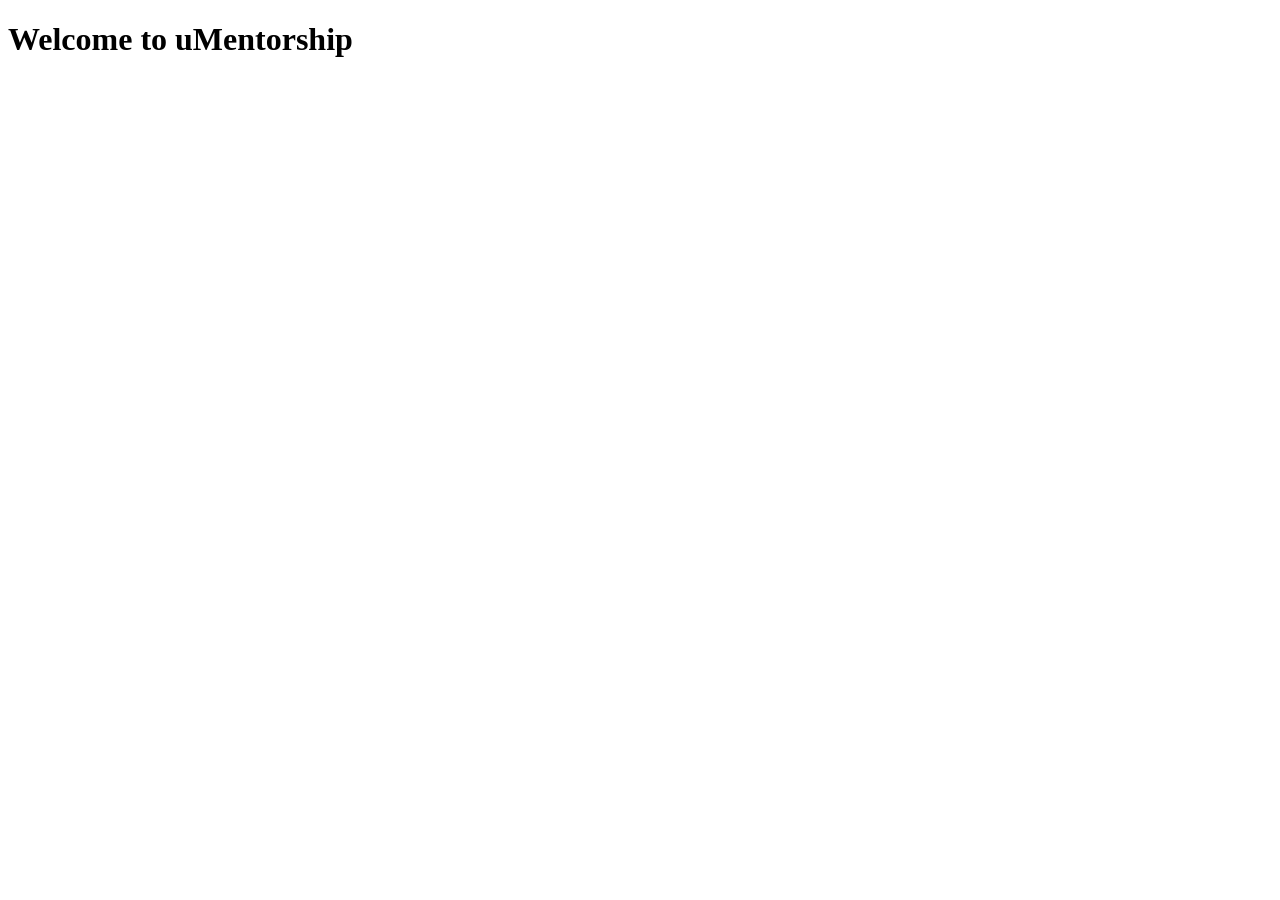
==== index.html @ 6b318071 "Add CSS and Javascript" ====
<!DOCTYPE html>
<html lang="en">
<head>
    <meta charset="UTF-8">
    <meta name="viewport" content="width=device-width, initial-scale=1.0">
    <title>uMentorship</title>
    
    <link rel="stylesheet" href="style.css" />
</head>
<body>
    <h1>Welcome to uMentorship</h1>

    <script src="script.js"></script>
</body>
</html>
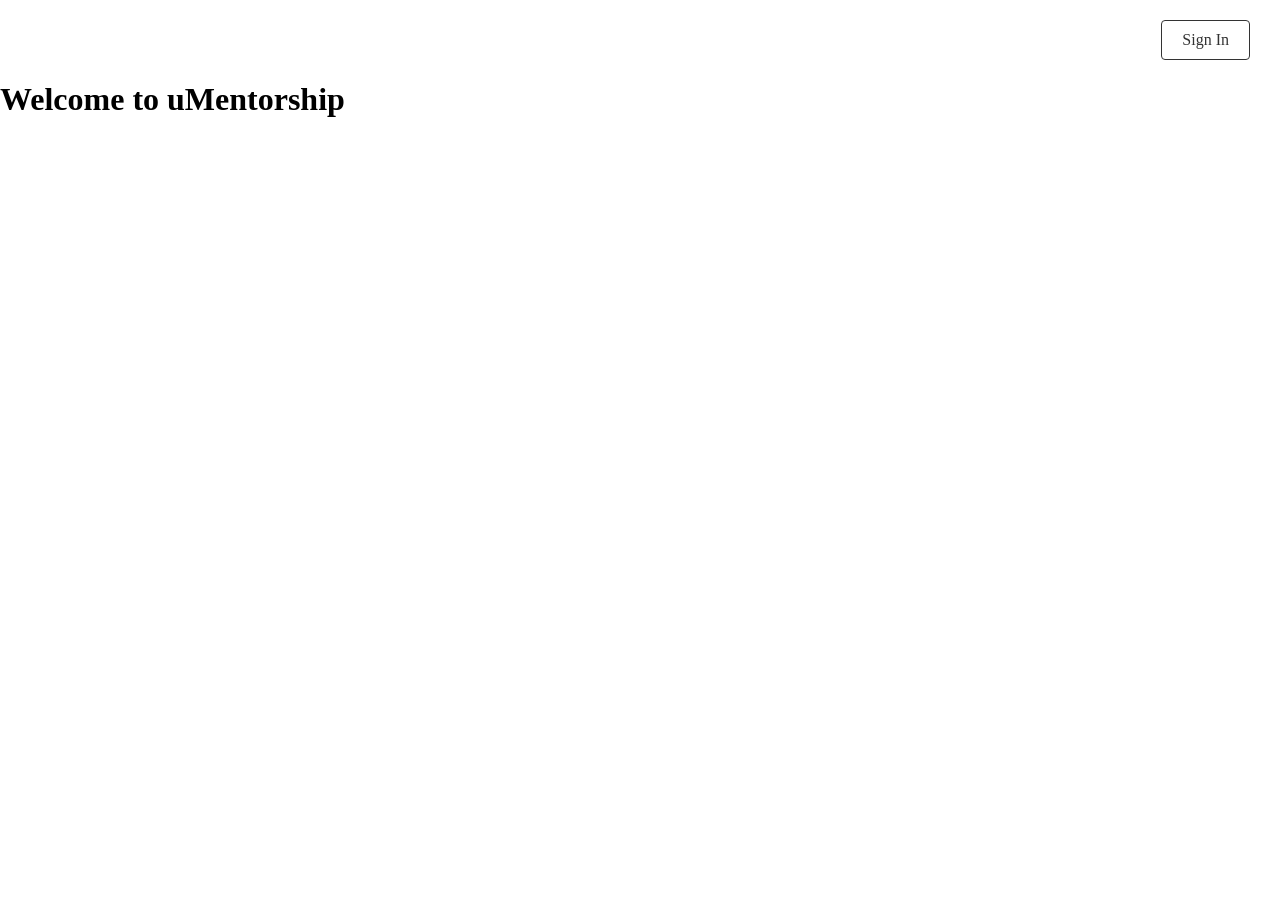
==== commit 36b583a4: "Clean Up URLs" ====
--- a/index.html
+++ b/index.html
@@ -4,10 +4,13 @@
     <meta charset="UTF-8">
     <meta name="viewport" content="width=device-width, initial-scale=1.0">
     <title>uMentorship</title>
-    
-    <link rel="stylesheet" href="style.css" />
+
+    <link rel="stylesheet" href="style.css"/>
 </head>
 <body>
+    <div class="top-bar">
+        <a class="top-button" id="signinButton" href="signin">Sign In</a>
+    </div>
     <h1>Welcome to uMentorship</h1>
 
     <script src="script.js"></script>
--- a/style.css
+++ b/style.css
@@ -0,0 +1,28 @@
+body {
+    margin: 0;
+    padding-top: 60px;
+}
+
+.top-bar {
+    position: fixed;
+    top: 0;
+    left: 0;
+    width: 100%;
+    box-sizing: border-box;
+    padding: 10px 20px;
+    display: flex;
+    align-items: center;
+    justify-content: flex-end;
+    background-color: rgba(255, 255, 255, 0.6);
+}
+
+.top-button {
+    padding: 10px 20px;
+    margin: 10px;
+    font-size: 16px;
+    cursor: pointer;
+    border: 1px solid currentColor;
+    border-radius: 4px;
+    color: #333;
+    text-decoration: none;
+}
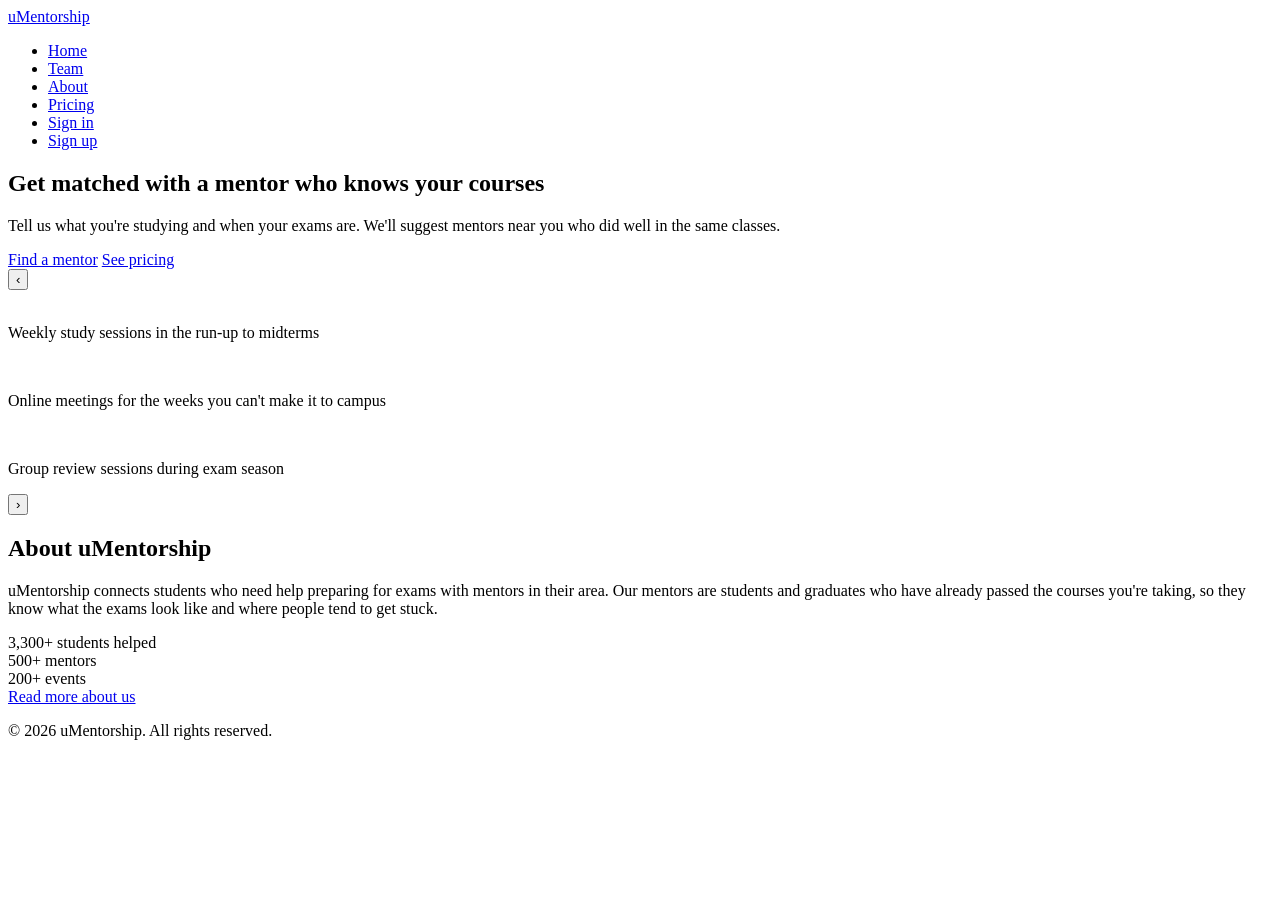
==== commit 6e9b7329: "Update Homepage" ====
--- a/index.html
+++ b/index.html
@@ -3,16 +3,94 @@
 <head>
     <meta charset="UTF-8">
     <meta name="viewport" content="width=device-width, initial-scale=1.0">
-    <title>uMentorship</title>
+    <title>uMentorship - Home Page</title>
 
-    <link rel="stylesheet" href="style.css"/>
+    <link rel="stylesheet" href="home.css">
 </head>
 <body>
-    <div class="top-bar">
-        <a class="top-button" id="signinButton" href="signin">Sign In</a>
-    </div>
-    <h1>Welcome to uMentorship</h1>
+    <header class="navbar">
+        <a class="logo" href="index.html">uMentorship</a>
+
+        <nav>
+            <ul class="nav-links">
+                <li><a class="active" href="index.html">Home</a></li>
+                <li><a href="team.html">Team</a></li>
+                <li><a href="about.html">About</a></li>
+                <li><a href="pricing.html">Pricing</a></li>
+                <li><a href="signin.html">Sign in</a></li>
+                <li><a href="signup.html">Sign up</a></li>
+            </ul>
+        </nav>
+    </header>
+
+    <main>
+        <section class="hero">
+            <h1>Get matched with a mentor who knows your courses</h1>
+            <p>
+                Tell us what you're studying and when your exams are.
+                We'll suggest mentors near you who did well in the same classes.
+            </p>
+            <div class="hero-buttons">
+                <a class="btn btn-primary" href="signup.html">Find a mentor</a>
+                <a class="btn" href="pricing.html">See pricing</a>
+            </div>
+        </section>
+
+        <section class="slider">
+            <button class="slider-btn" id="prevBtn">&lsaquo;</button>
+
+            <div class="slides">
+                <div class="slide">
+                    <img src="" alt="">
+                    <p class="caption">Weekly study sessions in the run-up to midterms</p>
+                </div>
+
+                <div class="slide">
+                    <img src="" alt="">
+                    <p class="caption">Online meetings for the weeks you can't make it to campus</p>
+                </div>
+
+                <div class="slide">
+                    <img src="" alt="">
+                    <p class="caption">Group review sessions during exam season</p>
+                </div>
+            </div>
+
+            <button class="slider-btn" id="nextBtn">&rsaquo;</button>
+        </section>
+
+        <section class="about">
+            <h2>About uMentorship</h2>
+            <p>
+                uMentorship connects students who need help preparing for exams
+                with mentors in their area. Our mentors are students and graduates
+                who have already passed the courses you're taking, so they know
+                what the exams look like and where people tend to get stuck.
+            </p>
+
+            <div class="stats">
+                <div class="stat">
+                    <span class="stat-number">3,300+</span>
+                    <span class="stat-label">students helped</span>
+                </div>
+                <div class="stat">
+                    <span class="stat-number">500+</span>
+                    <span class="stat-label">mentors</span>
+                </div>
+                <div class="stat">
+                    <span class="stat-number">200+</span>
+                    <span class="stat-label">events</span>
+                </div>
+            </div>
+
+            <a href="about.html">Read more about us</a>
+        </section>
+    </main>
+
+    <footer>
+        <p>&copy; 2026 uMentorship. All rights reserved.</p>
+    </footer>
 
     <script src="script.js"></script>
 </body>
-</html>+</html>
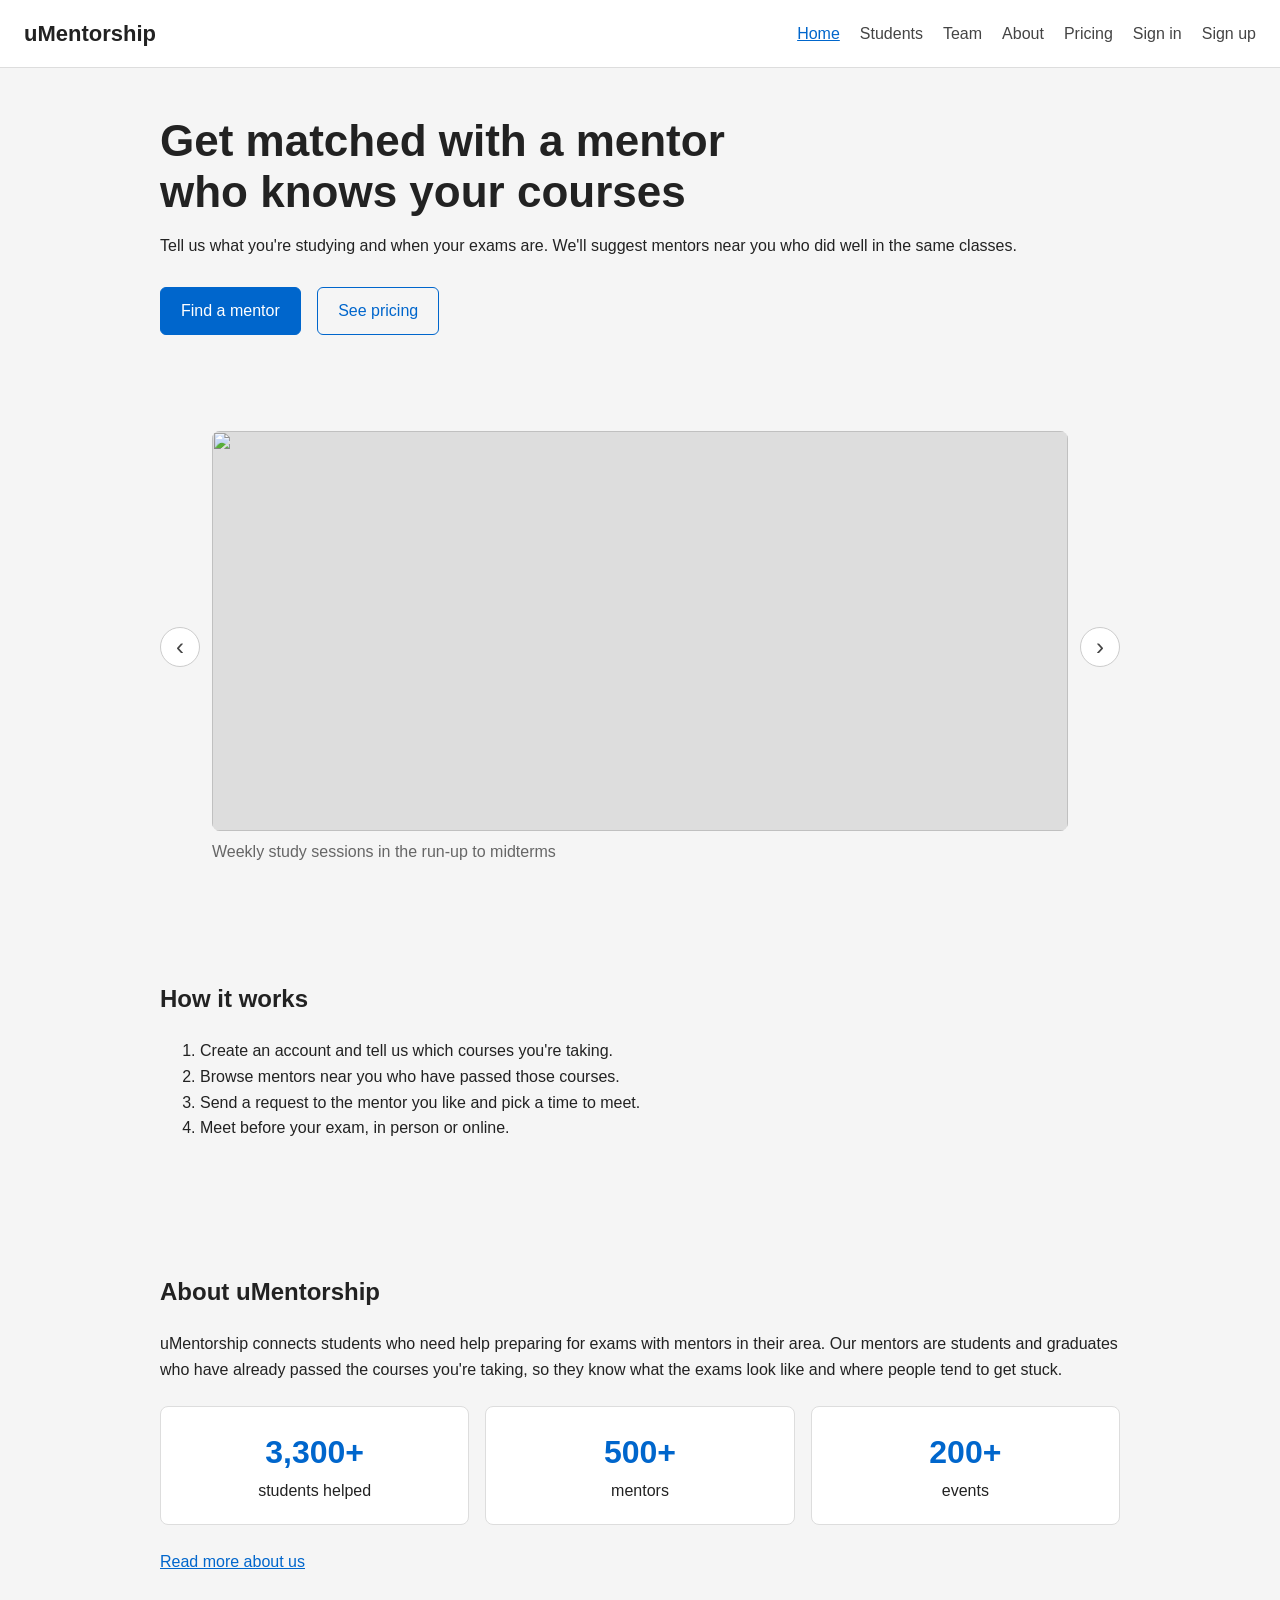
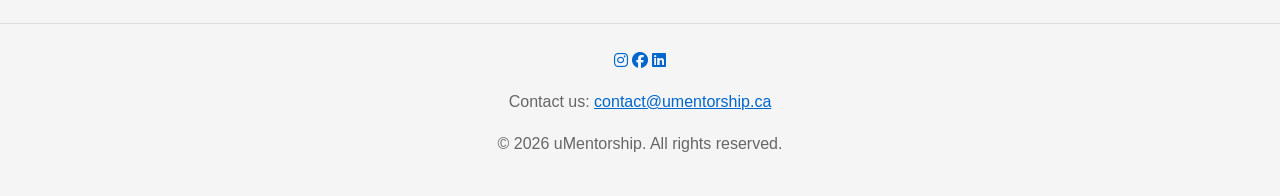
==== commit 90c94de6: "Create More Sections" ====
--- a/index.html
+++ b/index.html
@@ -5,6 +5,7 @@
     <meta name="viewport" content="width=device-width, initial-scale=1.0">
     <title>uMentorship - Home Page</title>
 
+    <link rel="stylesheet" href="https://cdnjs.cloudflare.com/ajax/libs/font-awesome/6.5.1/css/all.min.css">
     <link rel="stylesheet" href="home.css">
 </head>
 <body>
@@ -14,6 +15,7 @@
         <nav>
             <ul class="nav-links">
                 <li><a class="active" href="index.html">Home</a></li>
+                <li><a href="#">Students</a></li>
                 <li><a href="team.html">Team</a></li>
                 <li><a href="about.html">About</a></li>
                 <li><a href="pricing.html">Pricing</a></li>
@@ -59,6 +61,16 @@
             <button class="slider-btn" id="nextBtn">&rsaquo;</button>
         </section>
 
+        <section class="how-it-works">
+            <h2>How it works</h2>
+            <ol class="steps">
+                <li>Create an account and tell us which courses you're taking.</li>
+                <li>Browse mentors near you who have passed those courses.</li>
+                <li>Send a request to the mentor you like and pick a time to meet.</li>
+                <li>Meet before your exam, in person or online.</li>
+            </ol>
+        </section>
+
         <section class="about">
             <h2>About uMentorship</h2>
             <p>
@@ -83,11 +95,17 @@
                 </div>
             </div>
 
-            <a href="about.html">Read more about us</a>
+            <a class="more-link" href="about.html">Read more about us</a>
         </section>
     </main>
 
     <footer>
+        <div class="social-links">
+            <a href="#"><i class="fa-brands fa-instagram"></i></a>
+            <a href="#"><i class="fa-brands fa-facebook"></i></a>
+            <a href="#"><i class="fa-brands fa-linkedin"></i></a>
+        </div>
+        <p>Contact us: <a href="mailto:contact@umentorship.ca">contact@umentorship.ca</a></p>
         <p>&copy; 2026 uMentorship. All rights reserved.</p>
     </footer>
 
--- a/home.css
+++ b/home.css
@@ -0,0 +1,171 @@
+body {
+    margin: 0;
+    font-family: "Segoe UI", Arial, sans-serif;
+    line-height: 1.6;
+    color: #222;
+    background-color: #f5f5f5;
+}
+
+a {
+    color: #0066cc;
+}
+
+.navbar {
+    position: sticky;
+    top: 0;
+    display: flex;
+    flex-wrap: wrap;
+    align-items: center;
+    justify-content: space-between;
+    gap: 12px;
+    padding: 16px 24px;
+    background-color: white;
+    border-bottom: 1px solid #ddd;
+}
+
+.logo {
+    font-size: 22px;
+    font-weight: bold;
+    color: #222;
+    text-decoration: none;
+}
+
+.nav-links {
+    display: flex;
+    flex-wrap: wrap;
+    gap: 20px;
+    margin: 0;
+    padding: 0;
+    list-style: none;
+}
+
+.nav-links a {
+    color: #444;
+    text-decoration: none;
+}
+
+.nav-links a:hover,
+.nav-links a.active {
+    color: #0066cc;
+    text-decoration: underline;
+}
+
+main {
+    max-width: 960px;
+    margin: 0 auto;
+    padding: 0 24px;
+}
+
+section {
+    padding: 48px 0;
+}
+
+.hero h1 {
+    max-width: 600px;
+    margin: 0 0 16px;
+    font-size: 44px;
+    line-height: 1.15;
+}
+
+.hero-buttons {
+    margin-top: 20px;
+}
+
+.btn {
+    display: inline-block;
+    margin: 8px 12px 0 0;
+    padding: 10px 20px;
+    border: 1px solid #0066cc;
+    border-radius: 6px;
+    text-decoration: none;
+}
+
+.btn-primary {
+    color: white;
+    background-color: #0066cc;
+}
+
+.slider {
+    display: flex;
+    align-items: center;
+    gap: 12px;
+}
+
+.slider-btn {
+    flex-shrink: 0;
+    width: 40px;
+    height: 40px;
+    font-size: 24px;
+    color: #444;
+    background-color: white;
+    border: 1px solid #ccc;
+    border-radius: 50%;
+    cursor: pointer;
+}
+
+.slides {
+    display: flex;
+    gap: 16px;
+    overflow-x: auto;
+    scroll-snap-type: x mandatory;
+}
+
+.slide {
+    flex: 0 0 100%;
+    scroll-snap-align: start;
+}
+
+.slide img {
+    display: block;
+    width: 100%;
+    height: 400px;
+    object-fit: cover;
+    background-color: #ddd;
+    border-radius: 8px;
+}
+
+.caption {
+    margin: 8px 0 0;
+    color: #666;
+}
+
+.stats {
+    display: flex;
+    flex-wrap: wrap;
+    gap: 16px;
+    margin: 24px 0;
+}
+
+.stat {
+    flex: 1;
+    min-width: 160px;
+    padding: 20px;
+    text-align: center;
+    background-color: white;
+    border: 1px solid #ddd;
+    border-radius: 8px;
+}
+
+.stat-number {
+    display: block;
+    font-size: 32px;
+    font-weight: bold;
+    color: #0066cc;
+}
+
+footer {
+    padding: 24px;
+    text-align: center;
+    color: #666;
+    border-top: 1px solid #ddd;
+}
+
+@media (max-width: 600px) {
+    .hero h1 {
+        font-size: 32px;
+    }
+
+    .slide img {
+        height: 220px;
+    }
+}
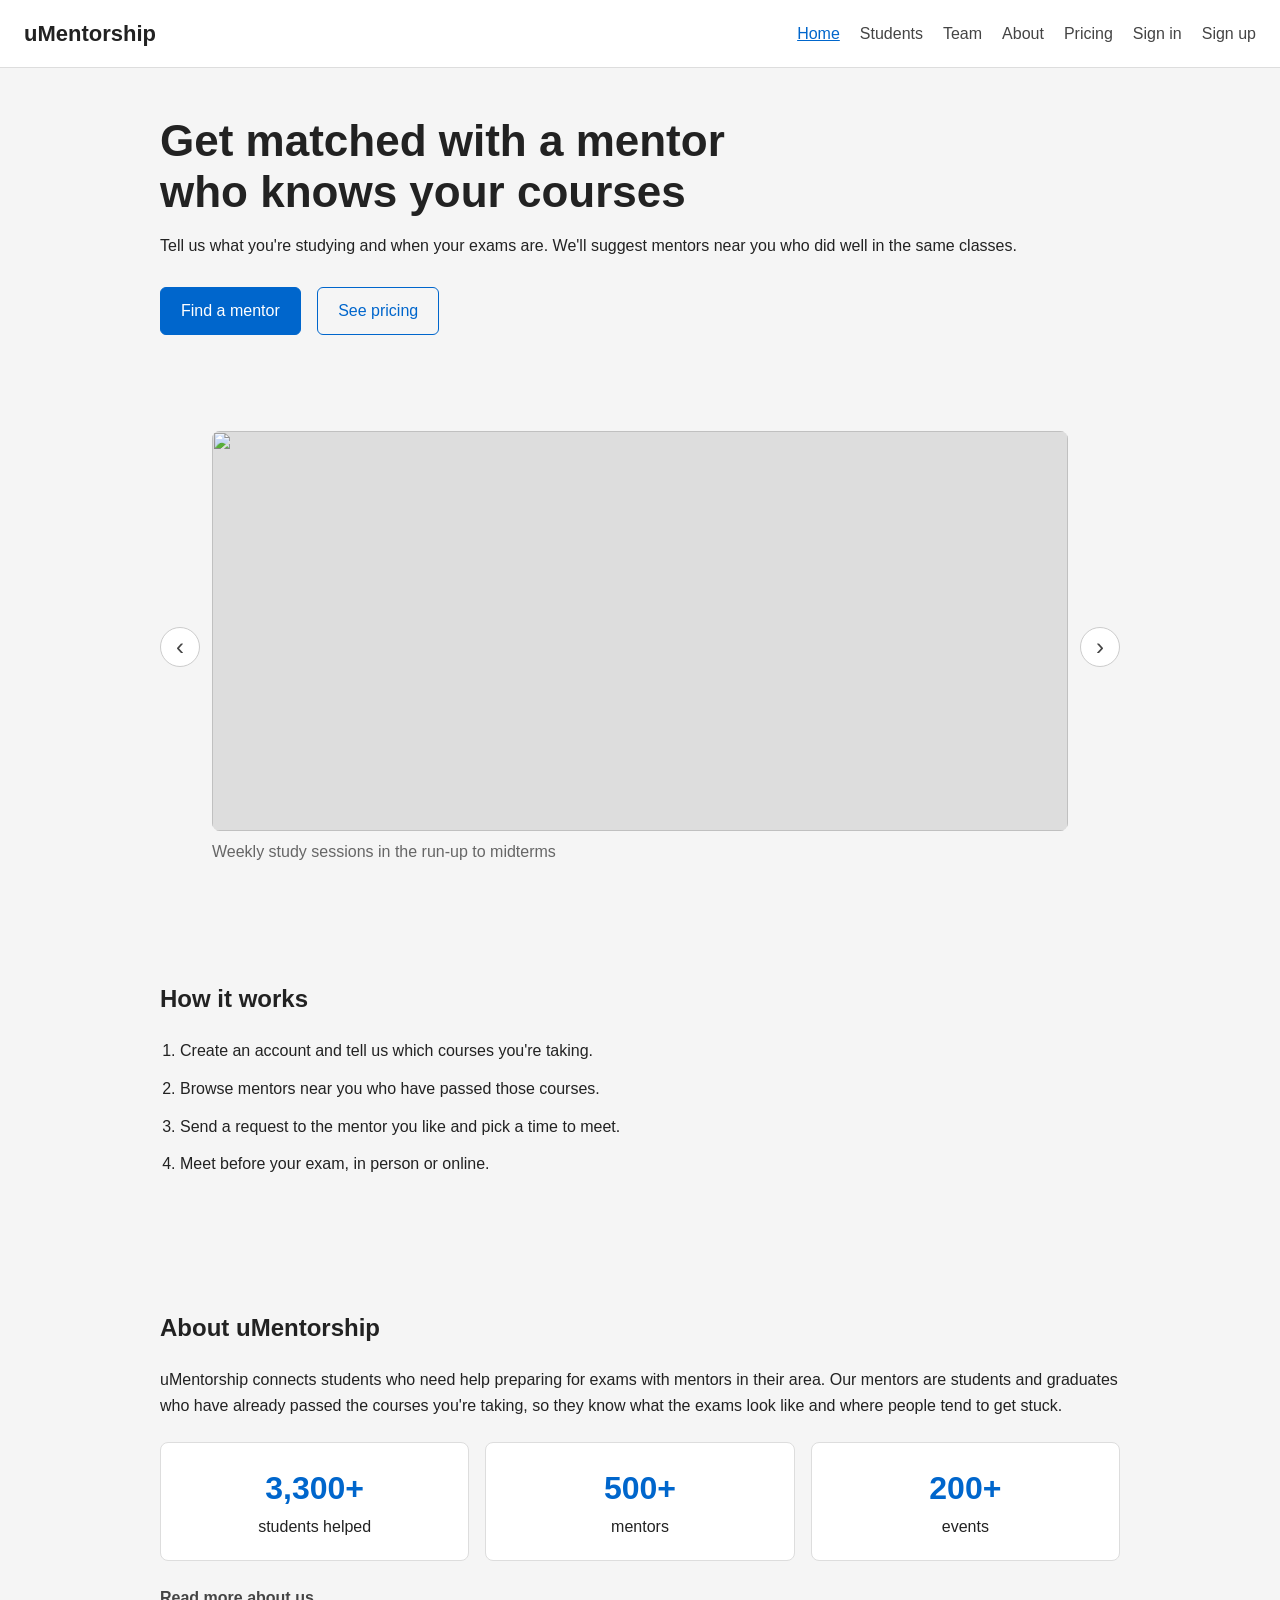
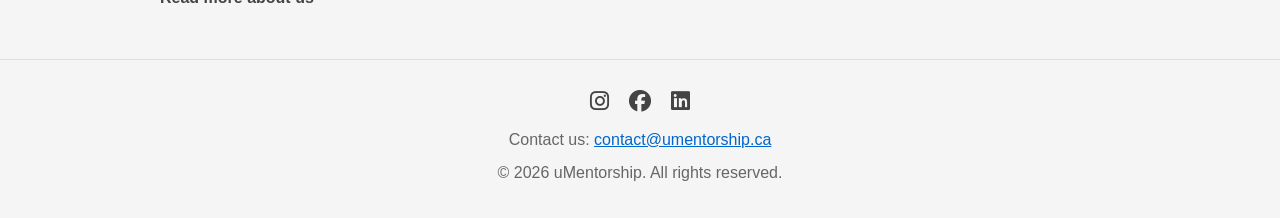
==== commit 78607163: "Create Website Icon" ====
--- a/index.html
+++ b/index.html
@@ -5,6 +5,7 @@
     <meta name="viewport" content="width=device-width, initial-scale=1.0">
     <title>uMentorship - Home Page</title>
 
+    <link rel="icon" href="icon.svg" type="image/svg+xml">
     <link rel="stylesheet" href="https://cdnjs.cloudflare.com/ajax/libs/font-awesome/6.5.1/css/all.min.css">
     <link rel="stylesheet" href="home.css">
 </head>
--- a/home.css
+++ b/home.css
@@ -80,9 +80,18 @@
     text-decoration: none;
 }
 
+.btn:hover {
+    background-color: #e6f0fa;
+}
+
 .btn-primary {
     color: white;
     background-color: #0066cc;
+}
+
+.btn-primary:hover {
+    background-color: #004c99;
+    border-color: #004c99;
 }
 
 .slider {
@@ -101,6 +110,10 @@
     border: 1px solid #ccc;
     border-radius: 50%;
     cursor: pointer;
+}
+
+.slider-btn:hover {
+    background-color: #eee;
 }
 
 .slides {
@@ -127,6 +140,14 @@
 .caption {
     margin: 8px 0 0;
     color: #666;
+}
+
+.steps {
+    padding-left: 20px;
+}
+
+.steps li {
+    margin-bottom: 12px;
 }
 
 .stats {
@@ -153,6 +174,17 @@
     color: #0066cc;
 }
 
+.more-link {
+    font-weight: 600;
+    color: #444;
+    text-decoration: none;
+}
+
+.more-link:hover {
+    color: #0066cc;
+    text-decoration: underline;
+}
+
 footer {
     padding: 24px;
     text-align: center;
@@ -160,6 +192,20 @@
     border-top: 1px solid #ddd;
 }
 
+footer p {
+    margin: 8px 0;
+}
+
+.social-links a {
+    margin: 0 8px;
+    font-size: 22px;
+    color: #444;
+}
+
+.social-links a:hover {
+    color: #0066cc;
+}
+
 @media (max-width: 600px) {
     .hero h1 {
         font-size: 32px;
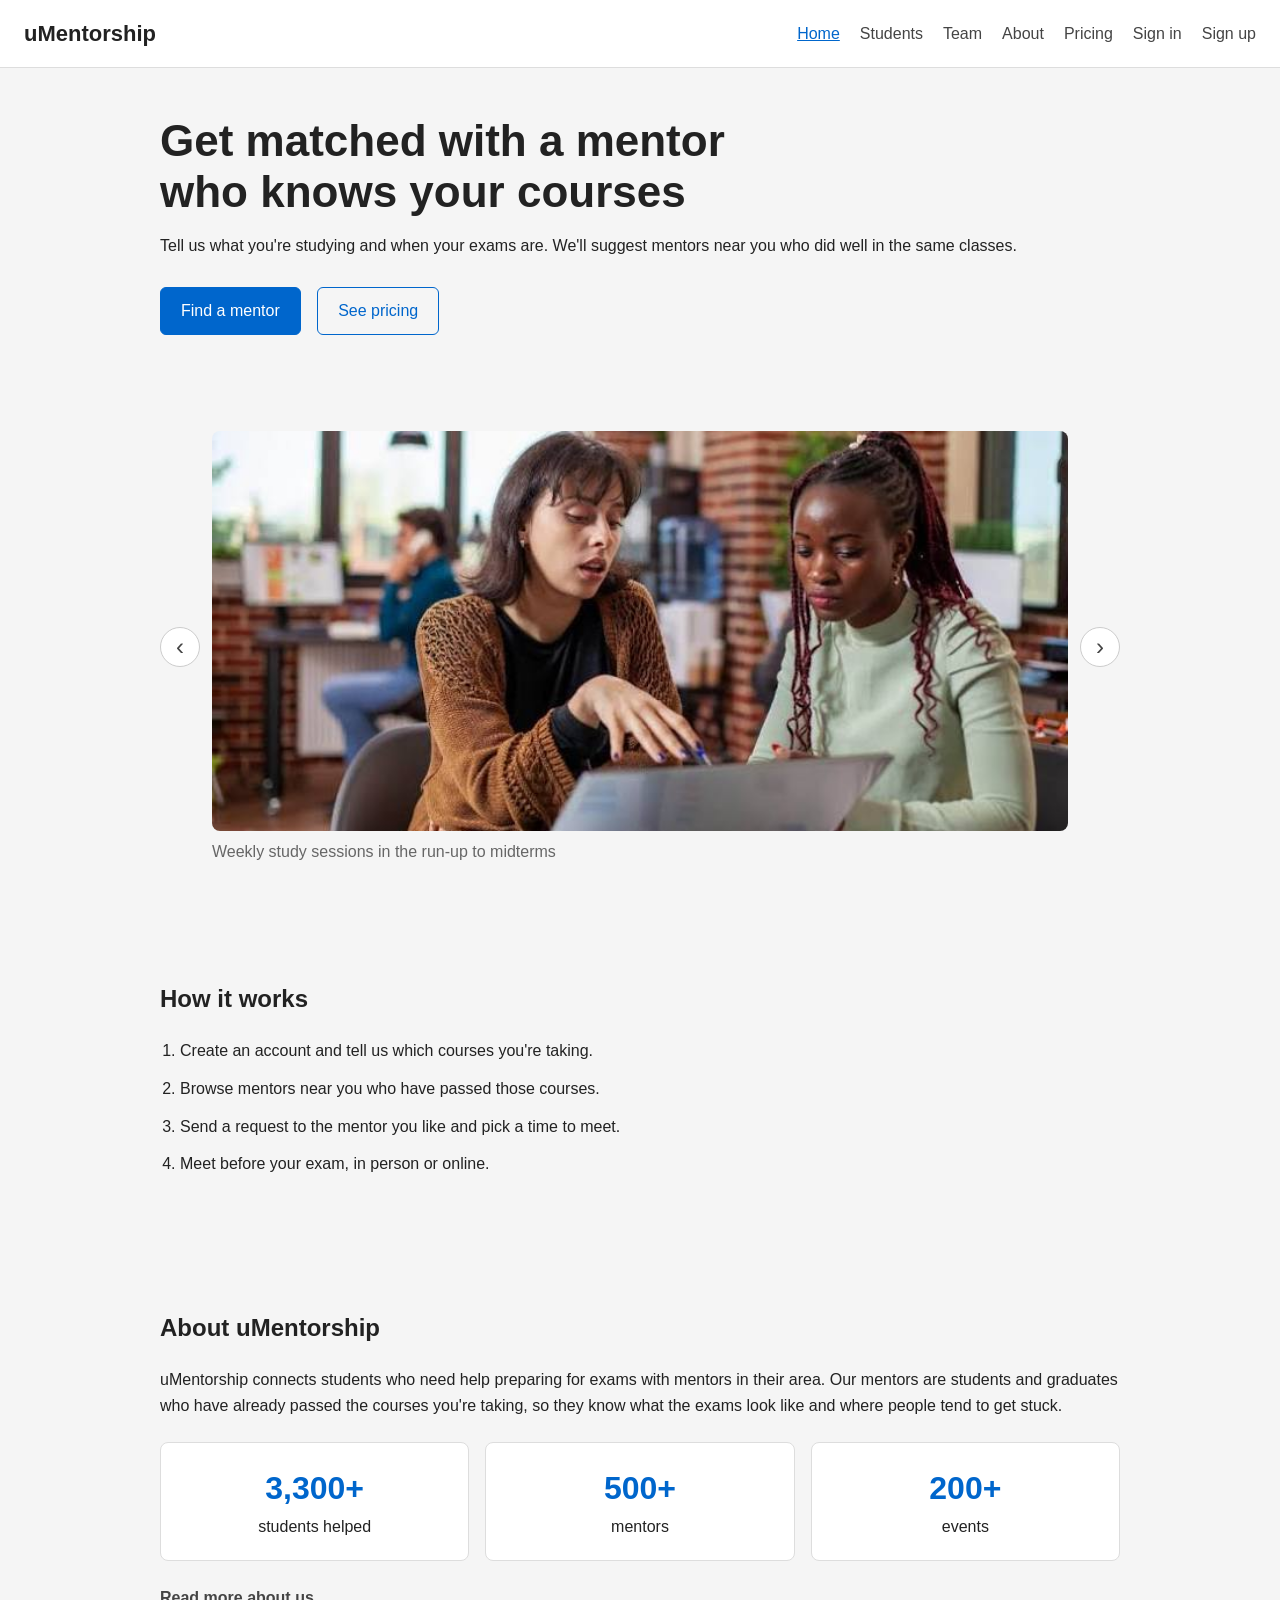
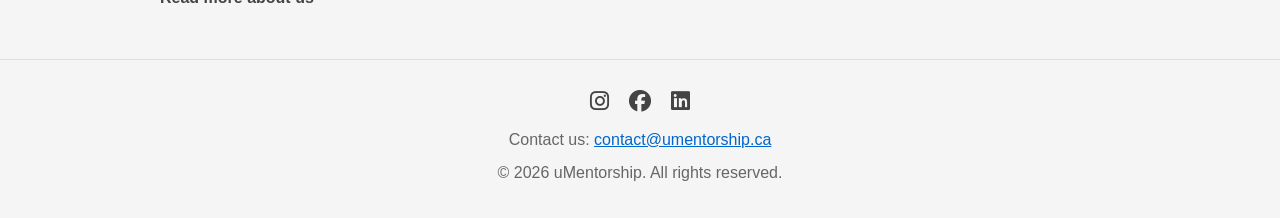
==== commit 0ee9ada6: "Fixes and updates for creation of students page" ====
--- a/index.html
+++ b/index.html
@@ -1,115 +1,127 @@
-<!DOCTYPE html>
+<!doctype html>
 <html lang="en">
-<head>
-    <meta charset="UTF-8">
-    <meta name="viewport" content="width=device-width, initial-scale=1.0">
+  <head>
+    <meta charset="UTF-8" />
+    <meta name="viewport" content="width=device-width, initial-scale=1.0" />
     <title>uMentorship - Home Page</title>
 
-    <link rel="icon" href="icon.svg" type="image/svg+xml">
-    <link rel="stylesheet" href="https://cdnjs.cloudflare.com/ajax/libs/font-awesome/6.5.1/css/all.min.css">
-    <link rel="stylesheet" href="home.css">
-</head>
-<body>
+    <link rel="icon" href="icon.svg" type="image/svg+xml" />
+    <link
+      rel="stylesheet"
+      href="https://cdnjs.cloudflare.com/ajax/libs/font-awesome/6.5.1/css/all.min.css"
+    />
+    <link rel="stylesheet" href="home.css" />
+  </head>
+  <body>
     <header class="navbar">
-        <a class="logo" href="index.html">uMentorship</a>
+      <a class="logo" href="index.html">uMentorship</a>
 
-        <nav>
-            <ul class="nav-links">
-                <li><a class="active" href="index.html">Home</a></li>
-                <li><a href="#">Students</a></li>
-                <li><a href="team.html">Team</a></li>
-                <li><a href="about.html">About</a></li>
-                <li><a href="pricing.html">Pricing</a></li>
-                <li><a href="signin.html">Sign in</a></li>
-                <li><a href="signup.html">Sign up</a></li>
-            </ul>
-        </nav>
+      <nav>
+        <ul class="nav-links">
+          <li><a class="active" href="index.html">Home</a></li>
+          <li><a href="students.html">Students</a></li>
+          <li><a href="team.html">Team</a></li>
+          <li><a href="about.html">About</a></li>
+          <li><a href="pricing.html">Pricing</a></li>
+          <li><a href="signin.html">Sign in</a></li>
+          <li><a href="signup.html">Sign up</a></li>
+        </ul>
+      </nav>
     </header>
 
     <main>
-        <section class="hero">
-            <h1>Get matched with a mentor who knows your courses</h1>
-            <p>
-                Tell us what you're studying and when your exams are.
-                We'll suggest mentors near you who did well in the same classes.
+      <section class="hero">
+        <h1>Get matched with a mentor who knows your courses</h1>
+        <p>
+          Tell us what you're studying and when your exams are. We'll suggest
+          mentors near you who did well in the same classes.
+        </p>
+        <div class="hero-buttons">
+          <a class="btn btn-primary" href="signup.html">Find a mentor</a>
+          <a class="btn" href="pricing.html">See pricing</a>
+        </div>
+      </section>
+
+      <section class="slider">
+        <button class="slider-btn" id="prevBtn">&lsaquo;</button>
+
+        <div class="slides">
+          <div class="slide">
+            <img src="./Images/home1.png" alt="Study session image" />
+            <p class="caption">
+              Weekly study sessions in the run-up to midterms
             </p>
-            <div class="hero-buttons">
-                <a class="btn btn-primary" href="signup.html">Find a mentor</a>
-                <a class="btn" href="pricing.html">See pricing</a>
-            </div>
-        </section>
+          </div>
 
-        <section class="slider">
-            <button class="slider-btn" id="prevBtn">&lsaquo;</button>
+          <div class="slide">
+            <img src="./Images/home2.png" alt="Online mentor meeting" />
+            <p class="caption">
+              Online meetings for the weeks you can't make it to campus
+            </p>
+          </div>
 
-            <div class="slides">
-                <div class="slide">
-                    <img src="" alt="">
-                    <p class="caption">Weekly study sessions in the run-up to midterms</p>
-                </div>
+          <div class="slide">
+            <img src="./Images/home3.png" alt="Group review session" />
+            <p class="caption">Group review sessions during exam season</p>
+          </div>
+        </div>
 
-                <div class="slide">
-                    <img src="" alt="">
-                    <p class="caption">Online meetings for the weeks you can't make it to campus</p>
-                </div>
+        <button class="slider-btn" id="nextBtn">&rsaquo;</button>
+      </section>
 
-                <div class="slide">
-                    <img src="" alt="">
-                    <p class="caption">Group review sessions during exam season</p>
-                </div>
-            </div>
+      <section class="how-it-works">
+        <h2>How it works</h2>
+        <ol class="steps">
+          <li>Create an account and tell us which courses you're taking.</li>
+          <li>Browse mentors near you who have passed those courses.</li>
+          <li>
+            Send a request to the mentor you like and pick a time to meet.
+          </li>
+          <li>Meet before your exam, in person or online.</li>
+        </ol>
+      </section>
 
-            <button class="slider-btn" id="nextBtn">&rsaquo;</button>
-        </section>
+      <section class="about">
+        <h2>About uMentorship</h2>
+        <p>
+          uMentorship connects students who need help preparing for exams with
+          mentors in their area. Our mentors are students and graduates who have
+          already passed the courses you're taking, so they know what the exams
+          look like and where people tend to get stuck.
+        </p>
 
-        <section class="how-it-works">
-            <h2>How it works</h2>
-            <ol class="steps">
-                <li>Create an account and tell us which courses you're taking.</li>
-                <li>Browse mentors near you who have passed those courses.</li>
-                <li>Send a request to the mentor you like and pick a time to meet.</li>
-                <li>Meet before your exam, in person or online.</li>
-            </ol>
-        </section>
+        <div class="stats">
+          <div class="stat">
+            <span class="stat-number">3,300+</span>
+            <span class="stat-label">students helped</span>
+          </div>
+          <div class="stat">
+            <span class="stat-number">500+</span>
+            <span class="stat-label">mentors</span>
+          </div>
+          <div class="stat">
+            <span class="stat-number">200+</span>
+            <span class="stat-label">events</span>
+          </div>
+        </div>
 
-        <section class="about">
-            <h2>About uMentorship</h2>
-            <p>
-                uMentorship connects students who need help preparing for exams
-                with mentors in their area. Our mentors are students and graduates
-                who have already passed the courses you're taking, so they know
-                what the exams look like and where people tend to get stuck.
-            </p>
-
-            <div class="stats">
-                <div class="stat">
-                    <span class="stat-number">3,300+</span>
-                    <span class="stat-label">students helped</span>
-                </div>
-                <div class="stat">
-                    <span class="stat-number">500+</span>
-                    <span class="stat-label">mentors</span>
-                </div>
-                <div class="stat">
-                    <span class="stat-number">200+</span>
-                    <span class="stat-label">events</span>
-                </div>
-            </div>
-
-            <a class="more-link" href="about.html">Read more about us</a>
-        </section>
+        <a class="more-link" href="about.html">Read more about us</a>
+      </section>
     </main>
 
     <footer>
-        <div class="social-links">
-            <a href="#"><i class="fa-brands fa-instagram"></i></a>
-            <a href="#"><i class="fa-brands fa-facebook"></i></a>
-            <a href="#"><i class="fa-brands fa-linkedin"></i></a>
-        </div>
-        <p>Contact us: <a href="mailto:contact@umentorship.ca">contact@umentorship.ca</a></p>
-        <p>&copy; 2026 uMentorship. All rights reserved.</p>
+      <div class="social-links">
+        <a href="#"><i class="fa-brands fa-instagram"></i></a>
+        <a href="#"><i class="fa-brands fa-facebook"></i></a>
+        <a href="#"><i class="fa-brands fa-linkedin"></i></a>
+      </div>
+      <p>
+        Contact us:
+        <a href="mailto:contact@umentorship.ca">contact@umentorship.ca</a>
+      </p>
+      <p>&copy; 2026 uMentorship. All rights reserved.</p>
     </footer>
 
     <script src="script.js"></script>
-</body>
+  </body>
 </html>
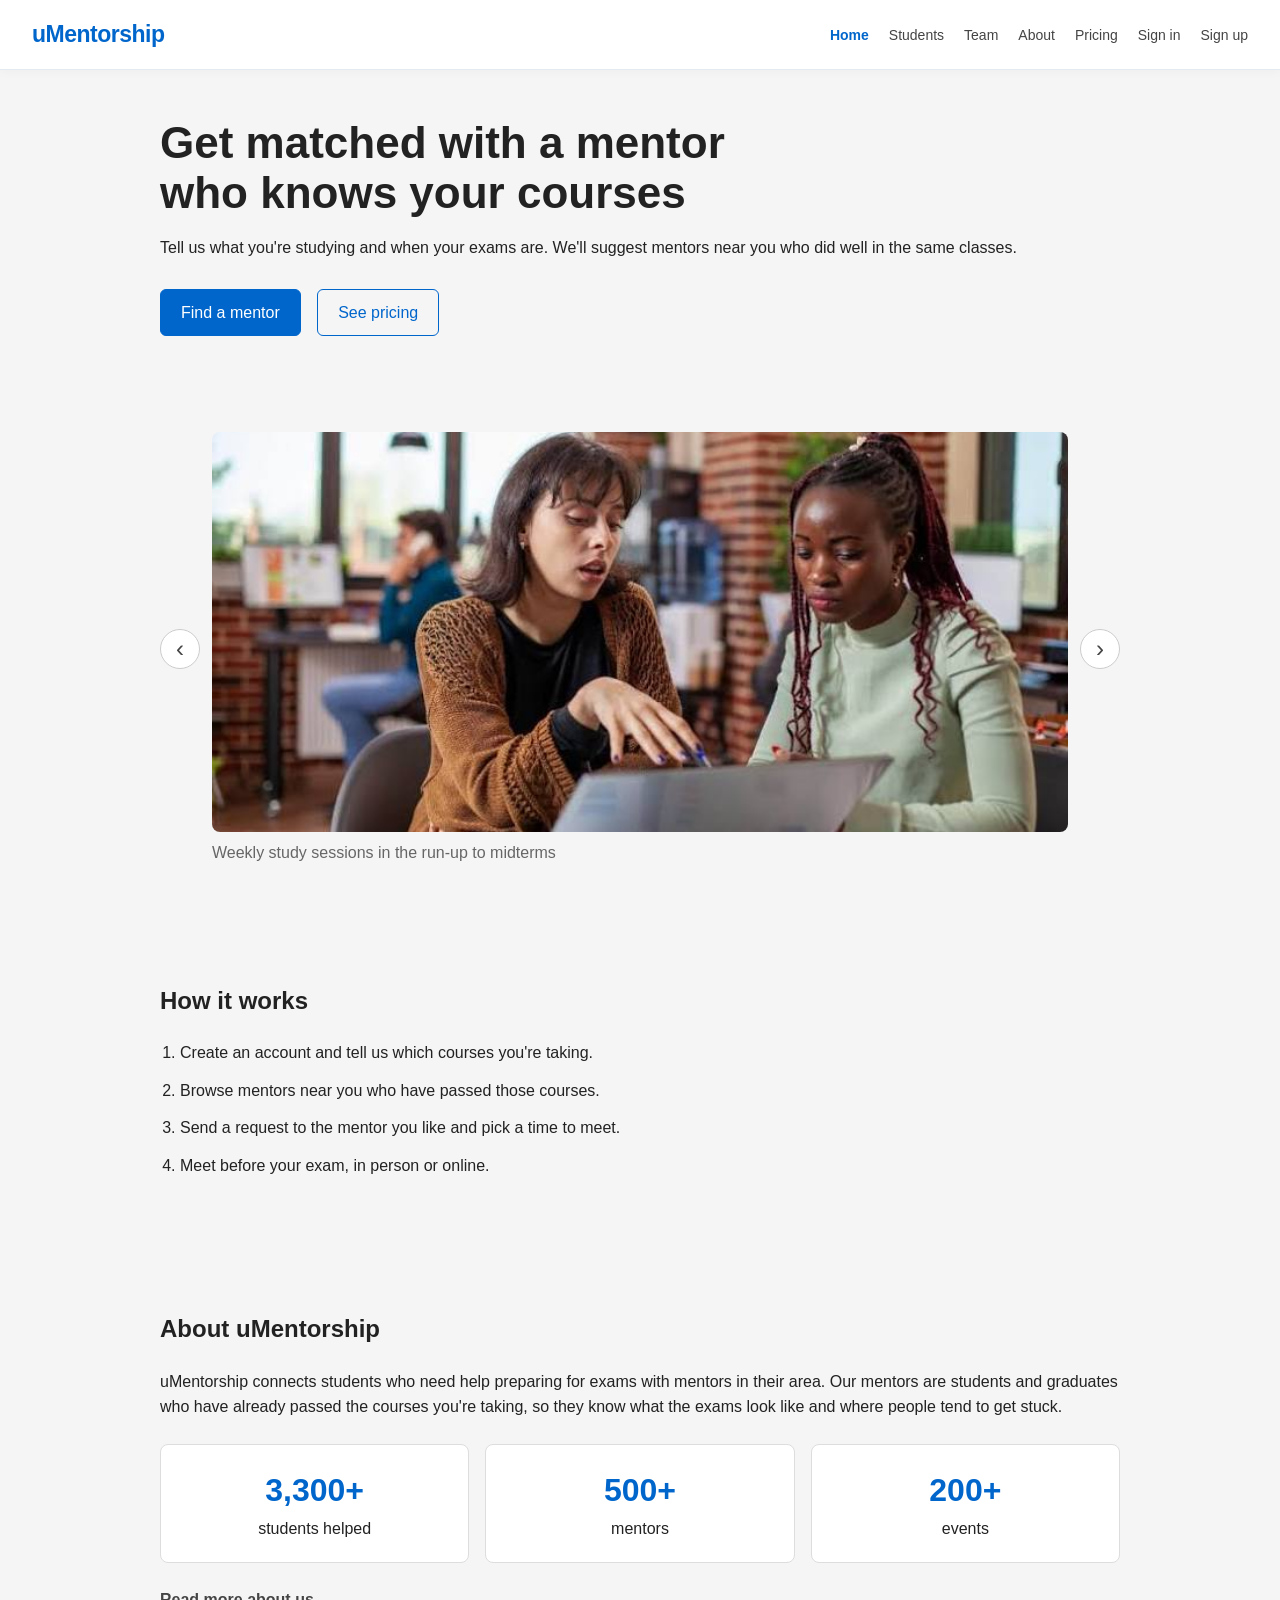
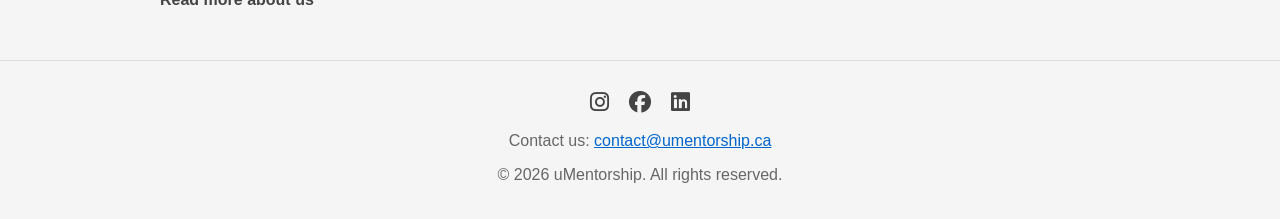
==== commit 23264ebf: "Same header on all pages and hide it on scroll" ====
--- a/index.html
+++ b/index.html
@@ -11,7 +11,8 @@
       href="https://cdnjs.cloudflare.com/ajax/libs/font-awesome/6.5.1/css/all.min.css"
     />
     <link rel="stylesheet" href="home.css" />
-  </head>
+      <link rel="stylesheet" href="common.css" />
+</head>
   <body>
     <header class="navbar">
       <a class="logo" href="index.html">uMentorship</a>
@@ -123,5 +124,6 @@
     </footer>
 
     <script src="script.js"></script>
+    <script src="navbar.js"></script>
   </body>
 </html>
--- a/home.css
+++ b/home.css
@@ -8,46 +8,6 @@
 
 a {
     color: #0066cc;
-}
-
-.navbar {
-    position: sticky;
-    top: 0;
-    display: flex;
-    flex-wrap: wrap;
-    align-items: center;
-    justify-content: space-between;
-    gap: 12px;
-    padding: 16px 24px;
-    background-color: white;
-    border-bottom: 1px solid #ddd;
-}
-
-.logo {
-    font-size: 22px;
-    font-weight: bold;
-    color: #222;
-    text-decoration: none;
-}
-
-.nav-links {
-    display: flex;
-    flex-wrap: wrap;
-    gap: 20px;
-    margin: 0;
-    padding: 0;
-    list-style: none;
-}
-
-.nav-links a {
-    color: #444;
-    text-decoration: none;
-}
-
-.nav-links a:hover,
-.nav-links a.active {
-    color: #0066cc;
-    text-decoration: underline;
 }
 
 main {
--- a/common.css
+++ b/common.css
@@ -0,0 +1,75 @@
+/* Styles shared by every page of the website */
+
+body {
+  margin: 0;
+}
+
+/* ----- Top bar (same look as the Students page) ----- */
+
+.navbar {
+  position: sticky;
+  top: 0;
+  z-index: 100;
+  display: flex;
+  flex-wrap: wrap;
+  align-items: center;
+  justify-content: space-between;
+  gap: 12px;
+  padding: 16px 32px;
+  background-color: white;
+  border-bottom: 1px solid #e5eaf0;
+  box-shadow: 0 2px 10px rgba(0, 0, 0, 0.03);
+  font-family: "Segoe UI", Arial, sans-serif;
+  line-height: 1.6;
+  transition: transform 0.3s;
+}
+
+/* this class is added by navbar.js when the user scrolls down */
+.navbar-hidden {
+  transform: translateY(-100%);
+}
+
+.logo {
+  font-size: 23px;
+  font-weight: bold;
+  color: #0066cc;
+  text-decoration: none;
+  letter-spacing: -0.5px;
+}
+
+.nav-links {
+  display: flex;
+  flex-wrap: wrap;
+  gap: 20px;
+  margin: 0;
+  padding: 0;
+  list-style: none;
+}
+
+.nav-links a {
+  color: #444;
+  text-decoration: none;
+  font-size: 14px;
+  font-weight: 500;
+  transition: color 0.2s;
+}
+
+.nav-links a:hover,
+.nav-links a.active {
+  color: #0066cc;
+  text-decoration: none;
+}
+
+.nav-links a.active {
+  font-weight: 700;
+}
+
+@media (max-width: 600px) {
+  .navbar {
+    padding: 16px 20px;
+  }
+
+  .nav-links {
+    gap: 14px;
+  }
+}
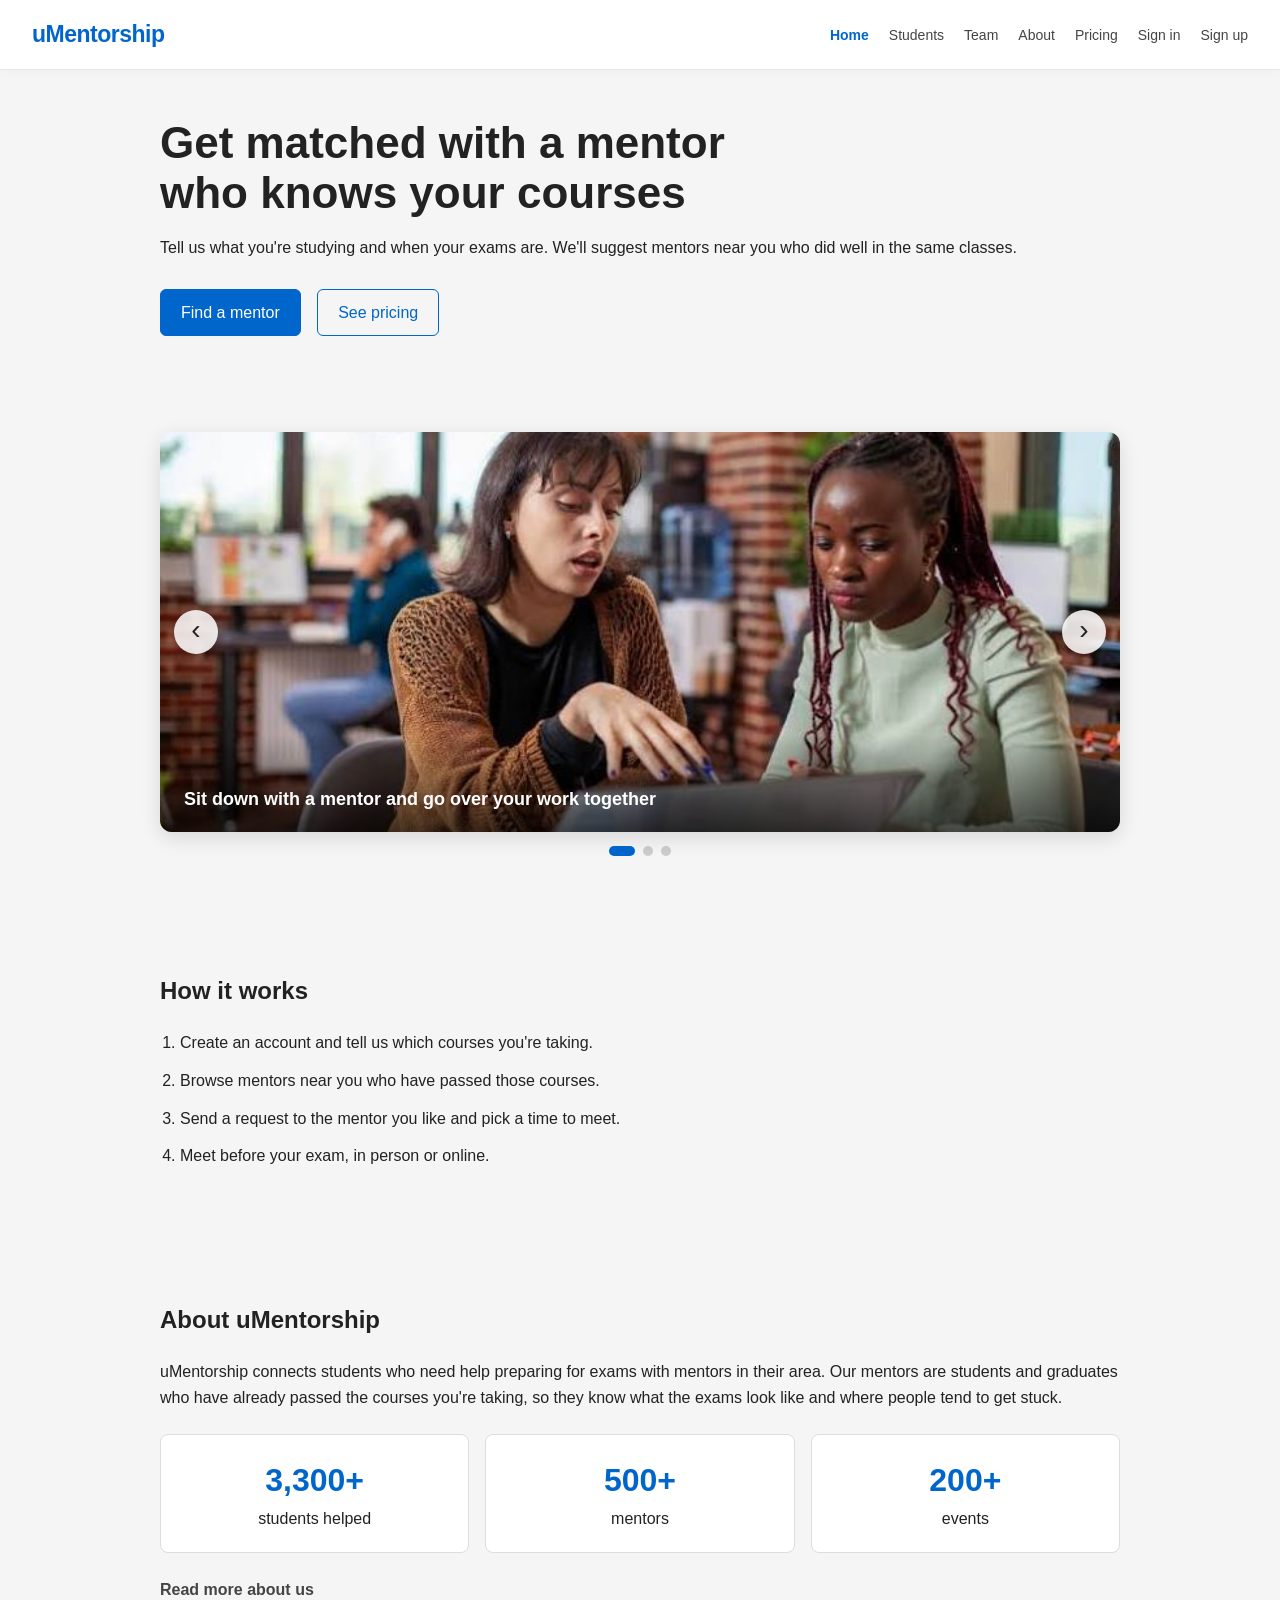
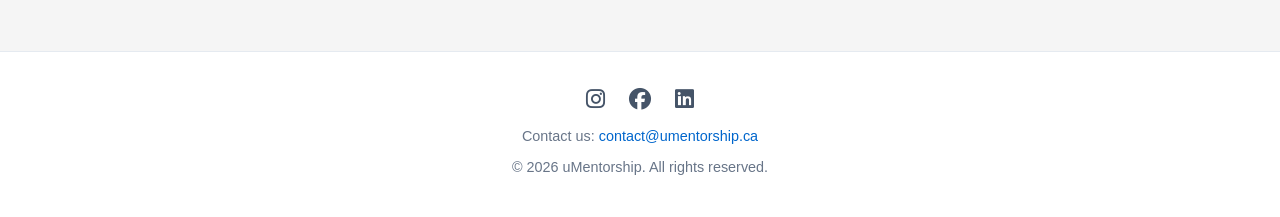
==== commit f7c2c4fd: "Improve carousel and fix captions" ====
--- a/index.html
+++ b/index.html
@@ -44,30 +44,49 @@
       </section>
 
       <section class="slider">
-        <button class="slider-btn" id="prevBtn">&lsaquo;</button>
+        <div class="slider-box">
+          <button class="slider-btn prev" id="prevBtn">&lsaquo;</button>
 
-        <div class="slides">
-          <div class="slide">
-            <img src="./Images/home1.png" alt="Study session image" />
-            <p class="caption">
-              Weekly study sessions in the run-up to midterms
-            </p>
+          <div class="slides">
+            <div class="slide">
+              <img
+                src="./Images/home1.png"
+                alt="A mentor showing a student something on a laptop"
+              />
+              <p class="caption">
+                Sit down with a mentor and go over your work together
+              </p>
+            </div>
+
+            <div class="slide">
+              <img
+                src="./Images/home2.png"
+                alt="A student waving to his mentor on a video call"
+              />
+              <p class="caption">
+                Can't make it to campus? Video call your mentor from anywhere
+              </p>
+            </div>
+
+            <div class="slide">
+              <img
+                src="./Images/home3.png"
+                alt="A group of students working around a table with laptops"
+              />
+              <p class="caption">
+                Join group sessions and meet other students in your courses
+              </p>
+            </div>
           </div>
 
-          <div class="slide">
-            <img src="./Images/home2.png" alt="Online mentor meeting" />
-            <p class="caption">
-              Online meetings for the weeks you can't make it to campus
-            </p>
-          </div>
-
-          <div class="slide">
-            <img src="./Images/home3.png" alt="Group review session" />
-            <p class="caption">Group review sessions during exam season</p>
-          </div>
+          <button class="slider-btn next" id="nextBtn">&rsaquo;</button>
         </div>
 
-        <button class="slider-btn" id="nextBtn">&rsaquo;</button>
+        <div class="dots">
+          <button class="dot active"></button>
+          <button class="dot"></button>
+          <button class="dot"></button>
+        </div>
       </section>
 
       <section class="how-it-works">
--- a/home.css
+++ b/home.css
@@ -54,36 +54,26 @@
     border-color: #004c99;
 }
 
-.slider {
-    display: flex;
-    align-items: center;
-    gap: 12px;
-}
-
-.slider-btn {
-    flex-shrink: 0;
-    width: 40px;
-    height: 40px;
-    font-size: 24px;
-    color: #444;
-    background-color: white;
-    border: 1px solid #ccc;
-    border-radius: 50%;
-    cursor: pointer;
-}
-
-.slider-btn:hover {
-    background-color: #eee;
+.slider-box {
+    position: relative;
 }
 
 .slides {
     display: flex;
-    gap: 16px;
     overflow-x: auto;
     scroll-snap-type: x mandatory;
+    border-radius: 12px;
+    box-shadow: 0 6px 20px rgba(0, 0, 0, 0.12);
+    scrollbar-width: none;
+}
+
+/* hide the scrollbar in chrome and edge */
+.slides::-webkit-scrollbar {
+    display: none;
 }
 
 .slide {
+    position: relative;
     flex: 0 0 100%;
     scroll-snap-align: start;
 }
@@ -94,12 +84,75 @@
     height: 400px;
     object-fit: cover;
     background-color: #ddd;
-    border-radius: 8px;
-}
-
+}
+
+/* the caption sits on top of the bottom of the image */
 .caption {
-    margin: 8px 0 0;
-    color: #666;
+    position: absolute;
+    bottom: 0;
+    left: 0;
+    right: 0;
+    margin: 0;
+    padding: 50px 24px 18px;
+    color: white;
+    font-size: 18px;
+    font-weight: 600;
+    background: linear-gradient(to bottom, rgba(0, 0, 0, 0), rgba(0, 0, 0, 0.65));
+}
+
+.slider-btn {
+    position: absolute;
+    top: 50%;
+    transform: translateY(-50%);
+    z-index: 1;
+    width: 44px;
+    height: 44px;
+    padding: 0 0 4px;
+    font-size: 28px;
+    line-height: 1;
+    color: #222;
+    background-color: rgba(255, 255, 255, 0.85);
+    border: none;
+    border-radius: 50%;
+    box-shadow: 0 2px 8px rgba(0, 0, 0, 0.2);
+    cursor: pointer;
+}
+
+.slider-btn:hover {
+    background-color: white;
+    color: #0066cc;
+}
+
+.prev {
+    left: 14px;
+}
+
+.next {
+    right: 14px;
+}
+
+.dots {
+    display: flex;
+    justify-content: center;
+    gap: 8px;
+    margin-top: 14px;
+}
+
+.dot {
+    width: 10px;
+    height: 10px;
+    padding: 0;
+    background-color: #ccc;
+    border: none;
+    border-radius: 50%;
+    cursor: pointer;
+    transition: width 0.3s, background-color 0.3s;
+}
+
+.dot.active {
+    width: 26px;
+    border-radius: 5px;
+    background-color: #0066cc;
 }
 
 .steps {
@@ -145,33 +198,23 @@
     text-decoration: underline;
 }
 
-footer {
-    padding: 24px;
-    text-align: center;
-    color: #666;
-    border-top: 1px solid #ddd;
-}
-
-footer p {
-    margin: 8px 0;
-}
-
-.social-links a {
-    margin: 0 8px;
-    font-size: 22px;
-    color: #444;
-}
-
-.social-links a:hover {
-    color: #0066cc;
-}
-
 @media (max-width: 600px) {
     .hero h1 {
         font-size: 32px;
     }
 
     .slide img {
-        height: 220px;
-    }
-}
+        height: 240px;
+    }
+
+    .caption {
+        font-size: 15px;
+        padding: 40px 16px 12px;
+    }
+
+    .slider-btn {
+        width: 36px;
+        height: 36px;
+        font-size: 24px;
+    }
+}
--- a/common.css
+++ b/common.css
@@ -73,3 +73,41 @@
     gap: 14px;
   }
 }
+
+/* ----- Footer (same look as the Students page) ----- */
+
+footer {
+  padding: 30px 24px;
+  text-align: center;
+  color: #687588;
+  border-top: 1px solid #e5eaf0;
+  background-color: white;
+  font-family: "Segoe UI", Arial, sans-serif;
+  line-height: 1.6;
+}
+
+footer p {
+  margin: 8px 0;
+  font-size: 0.9rem;
+}
+
+footer a {
+  color: #0066cc;
+  text-decoration: none;
+}
+
+footer a:hover {
+  text-decoration: underline;
+}
+
+.social-links a {
+  margin: 0 10px;
+  font-size: 22px;
+  color: #455468;
+  transition: color 0.2s;
+}
+
+.social-links a:hover {
+  color: #0066cc;
+  text-decoration: none;
+}
